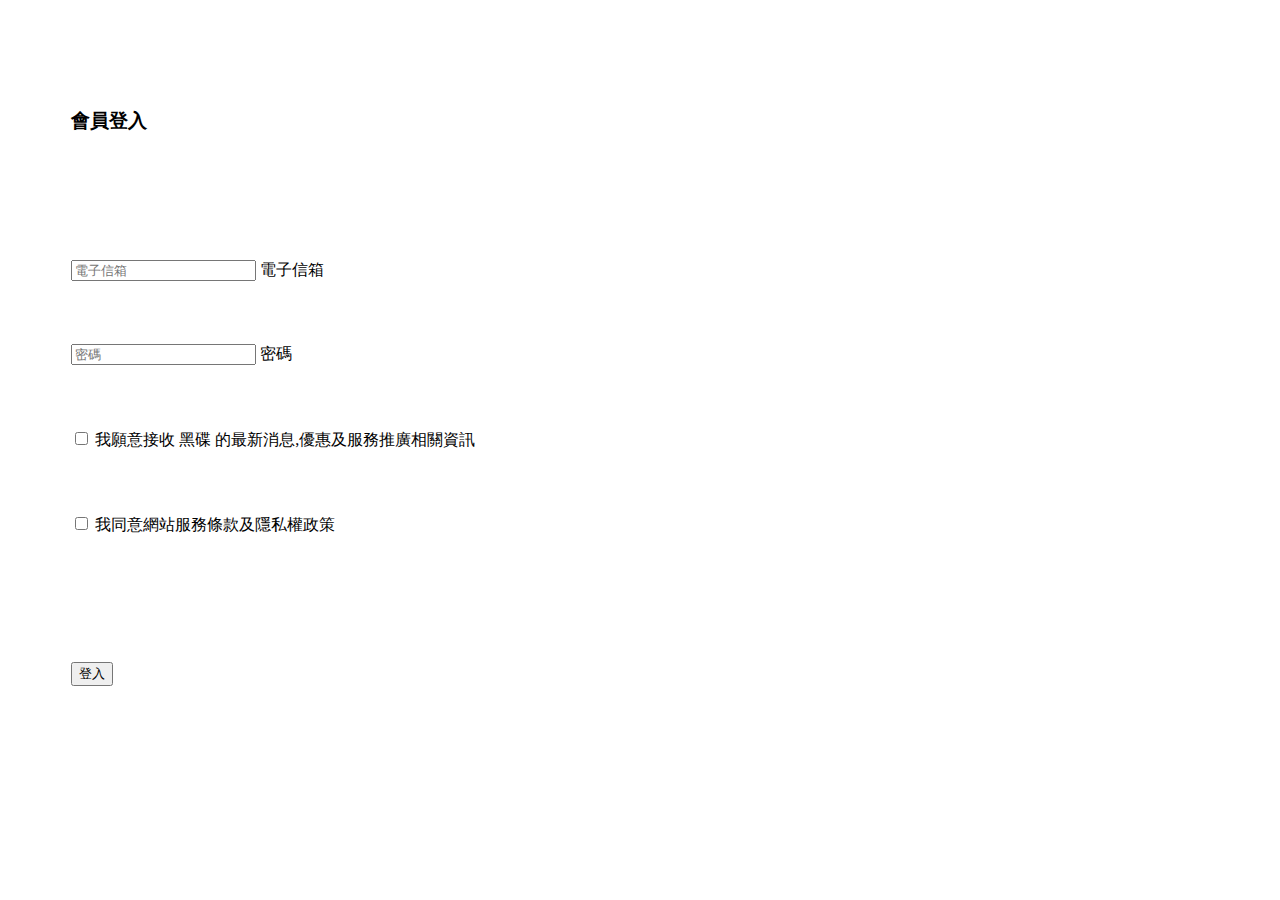
==== black-Record1/login.html @ 2a085800 "Add files via upload" ====
<!DOCTYPE html>
<html lang="en">
<head>
    <meta charset="UTF-8">
    <meta http-equiv="X-UA-Compatible" content="IE=edge">
    <meta name="viewport" content="width=device-width, initial-scale=1.0">
    <link href="https://cdn.jsdelivr.net/npm/bootstrap@5.3.0-alpha1/dist/css/bootstrap.min.css" rel="stylesheet" integrity="sha384-GLhlTQ8iRABdZLl6O3oVMWSktQOp6b7In1Zl3/Jr59b6EGGoI1aFkw7cmDA6j6gD" crossorigin="anonymous">
    <script src="https://cdn.jsdelivr.net/npm/@popperjs/core@2.11.6/dist/umd/popper.min.js" integrity="sha384-oBqDVmMz9ATKxIep9tiCxS/Z9fNfEXiDAYTujMAeBAsjFuCZSmKbSSUnQlmh/jp3" crossorigin="anonymous"></script>
    <script src="https://cdn.jsdelivr.net/npm/bootstrap@5.3.0-alpha1/dist/js/bootstrap.min.js" integrity="sha384-mQ93GR66B00ZXjt0YO5KlohRA5SY2XofN4zfuZxLkoj1gXtW8ANNCe9d5Y3eG5eD" crossorigin="anonymous"></script>
    <link rel="stylesheet" href="https://cdnjs.cloudflare.com/ajax/libs/font-awesome/6.2.1/css/all.min.css">
    <link rel="stylesheet" href="./add.css">
    <link rel="icon" href="./img/logo.svg">
    <title>黑碟 - 會員登入</title>
</head>
<body>
    <div class="b-box1">
      <img src="./img/" alt="">
      <!-- 會員登入 -->
      <form class="b-box2">
        <h3 style="font-weight: 900;padding: 5%;">會員登入</h3>
        <div class="form-floating" style="margin:5%;">
          <input type="Email" class="form-control" id="floatingEmail" placeholder="電子信箱">
          <label for="floatingEmail">電子信箱</label>
        </div>
        <div class="form-floating" style="margin:5%;">
          <input type="password" class="form-control" id="floatingPassword" placeholder="密碼">
          <label for="floatingPassword">密碼</label>
        </div>
        <div class="mb-3 form-check" style="margin:5%;">
          <input type="checkbox" class="form-check-input" id="exampleCheck1">
          <label class="form-check-label" for="exampleCheck1">我願意接收 黑碟 的最新消息,優惠及服務推廣相關資訊</label>
        </div>
        <div class="mb-3 form-check" style="margin:5%;">
          <input type="checkbox" class="form-check-input" id="exampleCheck1">
          <label class="form-check-label" for="exampleCheck1">我同意網站服務條款及隱私權政策</label>
        </div>
        <button type="submit" class="btn btn-primary" style="margin:5%;">登入</button>
      </form>
    </div>
  
</body>
</html>
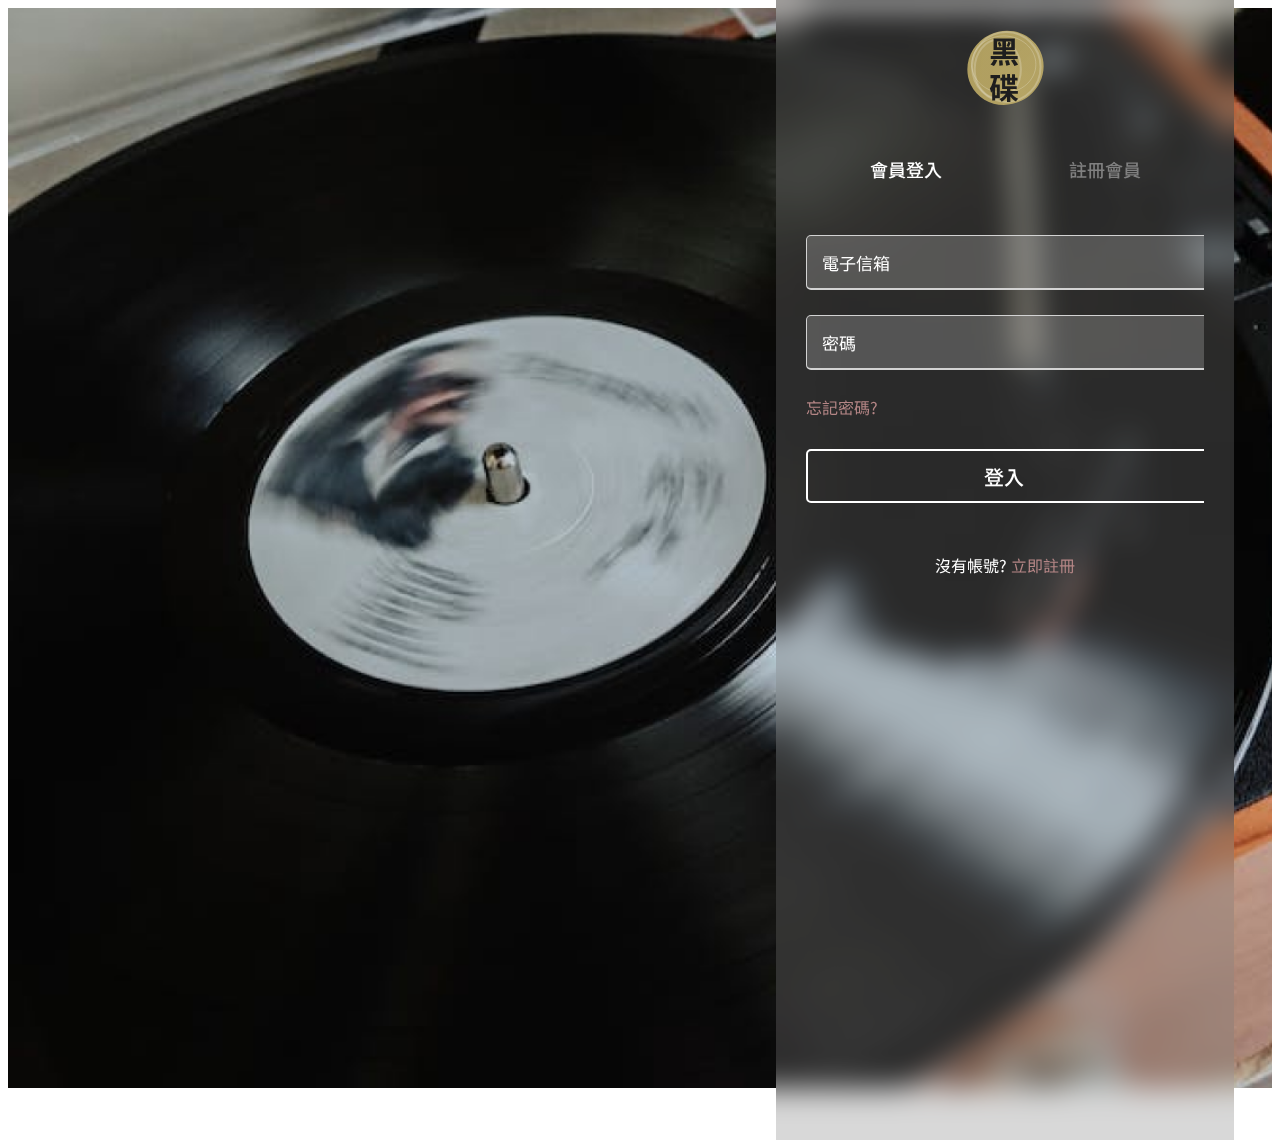
==== commit 7d630fd8: "Add files via upload" ====
--- a/black-Record1/login.html
+++ b/black-Record1/login.html
@@ -1,42 +1,133 @@
 <!DOCTYPE html>
 <html lang="en">
-<head>
-    <meta charset="UTF-8">
-    <meta http-equiv="X-UA-Compatible" content="IE=edge">
-    <meta name="viewport" content="width=device-width, initial-scale=1.0">
-    <link href="https://cdn.jsdelivr.net/npm/bootstrap@5.3.0-alpha1/dist/css/bootstrap.min.css" rel="stylesheet" integrity="sha384-GLhlTQ8iRABdZLl6O3oVMWSktQOp6b7In1Zl3/Jr59b6EGGoI1aFkw7cmDA6j6gD" crossorigin="anonymous">
-    <script src="https://cdn.jsdelivr.net/npm/@popperjs/core@2.11.6/dist/umd/popper.min.js" integrity="sha384-oBqDVmMz9ATKxIep9tiCxS/Z9fNfEXiDAYTujMAeBAsjFuCZSmKbSSUnQlmh/jp3" crossorigin="anonymous"></script>
-    <script src="https://cdn.jsdelivr.net/npm/bootstrap@5.3.0-alpha1/dist/js/bootstrap.min.js" integrity="sha384-mQ93GR66B00ZXjt0YO5KlohRA5SY2XofN4zfuZxLkoj1gXtW8ANNCe9d5Y3eG5eD" crossorigin="anonymous"></script>
-    <link rel="stylesheet" href="https://cdnjs.cloudflare.com/ajax/libs/font-awesome/6.2.1/css/all.min.css">
-    <link rel="stylesheet" href="./add.css">
-    <link rel="icon" href="./img/logo.svg">
+  <head>
+    <meta charset="UTF-8" />
+    <meta http-equiv="X-UA-Compatible" content="IE=edge" />
+    <meta name="viewport" content="width=device-width, initial-scale=1.0" />
+    <link
+      href="https://cdn.jsdelivr.net/npm/bootstrap@5.3.0-alpha1/dist/css/bootstrap.min.css"
+      rel="stylesheet"
+      integrity="sha384-GLhlTQ8iRABdZLl6O3oVMWSktQOp6b7In1Zl3/Jr59b6EGGoI1aFkw7cmDA6j6gD"
+      crossorigin="anonymous"
+    />
+    <script
+      src="https://cdn.jsdelivr.net/npm/@popperjs/core@2.11.6/dist/umd/popper.min.js"
+      integrity="sha384-oBqDVmMz9ATKxIep9tiCxS/Z9fNfEXiDAYTujMAeBAsjFuCZSmKbSSUnQlmh/jp3"
+      crossorigin="anonymous"
+    ></script>
+    <script
+      src="https://cdn.jsdelivr.net/npm/bootstrap@5.3.0-alpha1/dist/js/bootstrap.min.js"
+      integrity="sha384-mQ93GR66B00ZXjt0YO5KlohRA5SY2XofN4zfuZxLkoj1gXtW8ANNCe9d5Y3eG5eD"
+      crossorigin="anonymous"
+    ></script>
+    <link
+      rel="stylesheet"
+      href="https://cdnjs.cloudflare.com/ajax/libs/font-awesome/6.2.1/css/all.min.css"
+    />
+    <link rel="stylesheet" href="./login.css" />
+    <link rel="icon" href="./img/logo.svg" />
     <title>黑碟 - 會員登入</title>
-</head>
-<body>
+  </head>
+  <body>
     <div class="b-box1">
-      <img src="./img/" alt="">
+      <img src="./img/301.png" alt="BCC" style="height: 1080px" />
       <!-- 會員登入 -->
-      <form class="b-box2">
-        <h3 style="font-weight: 900;padding: 5%;">會員登入</h3>
-        <div class="form-floating" style="margin:5%;">
-          <input type="Email" class="form-control" id="floatingEmail" placeholder="電子信箱">
-          <label for="floatingEmail">電子信箱</label>
+      <div class="wrapper">
+        <div class="title-text">
+          <div class="title login">
+            <a href="./index.html"><img src="./img/logo.svg" alt="logo" /></a>
+          </div>
+          <div class="title signup">
+            <a href="./index.html"><img src="./img/logo.svg" alt="logo" /></a>
+          </div>
         </div>
-        <div class="form-floating" style="margin:5%;">
-          <input type="password" class="form-control" id="floatingPassword" placeholder="密碼">
-          <label for="floatingPassword">密碼</label>
+        <div class="form-container">
+          <div class="slide-controls">
+            <input type="radio" name="slide" id="login" checked />
+            <input type="radio" name="slide" id="signup" />
+            <label for="login" class="slide login">會員登入</label>
+            <label for="signup" class="slide signup">註冊會員</label>
+            <div class="slider-tab"></div>
+          </div>
+          <div class="form-inner">
+            <form action="#" class="login">
+              <div class="field">
+                <input type="text" placeholder="電子信箱" required />
+              </div>
+              <div class="field">
+                <input type="password" placeholder="密碼" required />
+              </div>
+              <div class="pass-link">
+                <a href="#">忘記密碼?</a>
+              </div>
+              <div class="field btn">
+                <div class="btn-layer"></div>
+                <input type="submit" value="登入" />
+              </div>
+              <div class="signup-link">沒有帳號? <a href="">立即註冊</a></div>
+            </form>
+            <form action="#" class="signup">
+              <div class="field">
+                <input type="text" placeholder="用戶名" required />
+              </div>
+              <div class="field">
+                <input type="text" placeholder="電子信箱" required />
+              </div>
+              <div class="field">
+                <input type="password" placeholder="密碼 至少8字元" required />
+              </div>
+              <div class="field">
+                <input type="password" placeholder="密碼確認" required />
+              </div>
+              <div class="field">
+                <input
+                  type="text"
+                  id="type"
+                  list="typelist"
+                  placeholder="性別"
+                  required
+                />
+                <datalist id="typelist">
+                  <option>男性</option>
+                  <option>女性</option>
+                  <option>其他</option>
+                </datalist>
+              </div>
+              <div class="field">
+                <input
+                  type="datetime"
+                  placeholder="生日    年/月/日"
+                  required
+                />
+              </div>
+
+              <div class="field btn">
+                <div class="btn-layer"></div>
+                <input type="submit" value="註冊會員" />
+              </div>
+            </form>
+          </div>
         </div>
-        <div class="mb-3 form-check" style="margin:5%;">
-          <input type="checkbox" class="form-check-input" id="exampleCheck1">
-          <label class="form-check-label" for="exampleCheck1">我願意接收 黑碟 的最新消息,優惠及服務推廣相關資訊</label>
-        </div>
-        <div class="mb-3 form-check" style="margin:5%;">
-          <input type="checkbox" class="form-check-input" id="exampleCheck1">
-          <label class="form-check-label" for="exampleCheck1">我同意網站服務條款及隱私權政策</label>
-        </div>
-        <button type="submit" class="btn btn-primary" style="margin:5%;">登入</button>
-      </form>
+      </div>
+      <script>
+        const loginText = document.querySelector(".title-text .login");
+        const loginForm = document.querySelector("form.login");
+        const loginBtn = document.querySelector("label.login");
+        const signupBtn = document.querySelector("label.signup");
+        const signupLink = document.querySelector("form .signup-link a");
+        signupBtn.onclick = () => {
+          loginForm.style.marginLeft = "-50%";
+          loginText.style.marginLeft = "-50%";
+        };
+        loginBtn.onclick = () => {
+          loginForm.style.marginLeft = "0%";
+          loginText.style.marginLeft = "0%";
+        };
+        signupLink.onclick = () => {
+          signupBtn.click();
+          return false;
+        };
+      </script>
     </div>
-  
-</body>
-</html>+  </body>
+</html>
--- a/black-Record1/login.css
+++ b/black-Record1/login.css
@@ -0,0 +1,184 @@
+@charset "UTF-8";
+@import url("https://fonts.googleapis.com/css2?family=Jost:ital,wght@0,100;0,200;0,300;0,400;0,500;0,600;0,700;0,800;0,900;1,100;1,200;1,300;1,400;1,500;1,600;1,700;1,800;1,900&family=Noto+Sans+TC:wght@100;300;400;500;700;900&display=swap");
+
+*{
+    font-family: 'Noto Sans TC';
+    font-style: normal;
+}
+.b-box1{
+    width: 100%;
+    overflow: hidden;
+}
+.wrapper{
+    margin-left: 60%;
+    top: 0;
+    height: 1080px;
+    position: absolute;
+    overflow: hidden;
+    max-width: 500px;
+    background: rgba(125, 125, 125, 0.3);
+    backdrop-filter: blur(15px);
+    padding: 30px;
+    /* border-radius: 5px; */
+    /* box-shadow: 0px 15px 20px rgba(0,0,0,0.1); */
+  }
+  .wrapper .title-text{
+    display: flex;
+    width: 200%;
+  }
+  .wrapper .title{
+    width: 50%;
+    font-size: 35px;
+    font-weight: 600;
+    text-align: center;
+    transition: all 0.6s cubic-bezier(0.68,-0.55,0.265,1.55);
+  }
+  .wrapper .slide-controls{
+    position: relative;
+    display: flex;
+    height: 50px;
+    width: 100%;
+    overflow: hidden;
+    margin: 30px 0 10px 0;
+    justify-content: space-between;
+    /* border: 1px solid lightgrey; */
+    border-radius: 5px;
+  }
+  .slide-controls .slide{
+    height: 100%;
+    width: 100%;
+    color: #fff;
+    font-size: 18px;
+    font-weight: 500;
+    text-align: center;
+    line-height: 48px;
+    cursor: pointer;
+    z-index: 1;
+    transition: all 0.6s ease;
+  }
+  .slide-controls label.signup{
+    color:#B58686;
+  }
+  .slide-controls .slider-tab{
+    position: absolute;
+    height: 100%;
+    width: 50%;
+    left: 0;
+    z-index: 0;
+    border-radius: 5px;
+    /* background:#E0DDD3; */
+    transition: all 0.6s cubic-bezier(0.68,-0.55,0.265,1.55);
+  }
+  input[type="radio"]{
+    display: none;
+  }
+  #signup:checked ~ .slider-tab{
+    left: 50%;
+  }
+  #signup:checked ~ label.signup{
+    color: #fff;
+    cursor: default;
+    user-select: none;
+  }
+  #signup:checked ~ label.login{
+    color: #808080;
+  }
+  #login:checked ~ label.signup{
+    color: #808080;
+  }
+  #login:checked ~ label.login{
+    cursor: default;
+    user-select: none;
+  }
+  .wrapper .form-container{
+    width: 100%;
+    overflow: hidden;
+  }
+  .form-container .form-inner{
+    display: flex;
+    width: 200%;
+  }
+  .form-container .form-inner form{
+    width: 50%;
+    transition: all 0.6s cubic-bezier(0.68,-0.55,0.265,1.55);
+  }
+  .form-inner form .field{
+    height: 50px;
+    width: 100%;
+    margin-top: 30px;
+  }
+  .form-inner form .field input{
+    height: 100%;
+    width: 100%;
+    outline: none;
+    padding-left: 15px;
+    border-radius: 5px;
+    background-color: rgba(255,255,255,.2);
+    border: 1px solid lightgrey;
+    border-bottom-width: 2px;
+    font-size: 17px;
+    color: #B58686;
+    transition: all 0.3s ease;
+  }
+  .form-inner form .field input:focus{
+    border-color: #ffffff;
+    box-shadow: inset 0 0 3px #ffffff;
+  }
+  .form-inner form .field input::placeholder{
+    color: #ffffff;
+    transition: all 0.3s ease;
+  }
+  form .field input:focus::placeholder{
+    color: #808080;
+  }
+  .form-inner form .pass-link{
+    margin-top: 30px;
+  }
+  .form-inner form .signup-link{
+    text-align: center;
+    margin-top:50px;
+    color: #fff;
+  }
+  .form-inner form .pass-link a,
+  .form-inner form .signup-link a{
+    color: #B58686;
+    text-decoration: none;
+  }
+  .form-inner form .pass-link a:hover,
+  .form-inner form .signup-link a:hover{
+    text-decoration: underline;
+  }
+  form .btn{
+    height: 50px;
+    width: 100%;
+    border-radius: 5px;
+    border: 2px solid #fff;
+    position: relative;
+    overflow: hidden;
+  }
+  form .btn .btn-layer{
+    height: 100%;
+    width: 300%;
+    position: absolute;
+    left: -100%;
+    border-radius: 5px;
+    transition: all 0.4s ease;;
+  }
+  form .btn:hover .btn-layer{
+    background-color: rgba(255,255,255,.2);
+    left: 0;
+  }
+  form .btn input[type="submit"]{
+    height: 100%;
+    width: 100%;
+    z-index: 1;
+    position: relative;
+    background: none;
+    border: none;
+    color: #fff;
+    padding-left: 0;
+    border-radius: 5px;
+    font-size: 20px;
+    font-weight: 500;
+    cursor: pointer;
+  }
